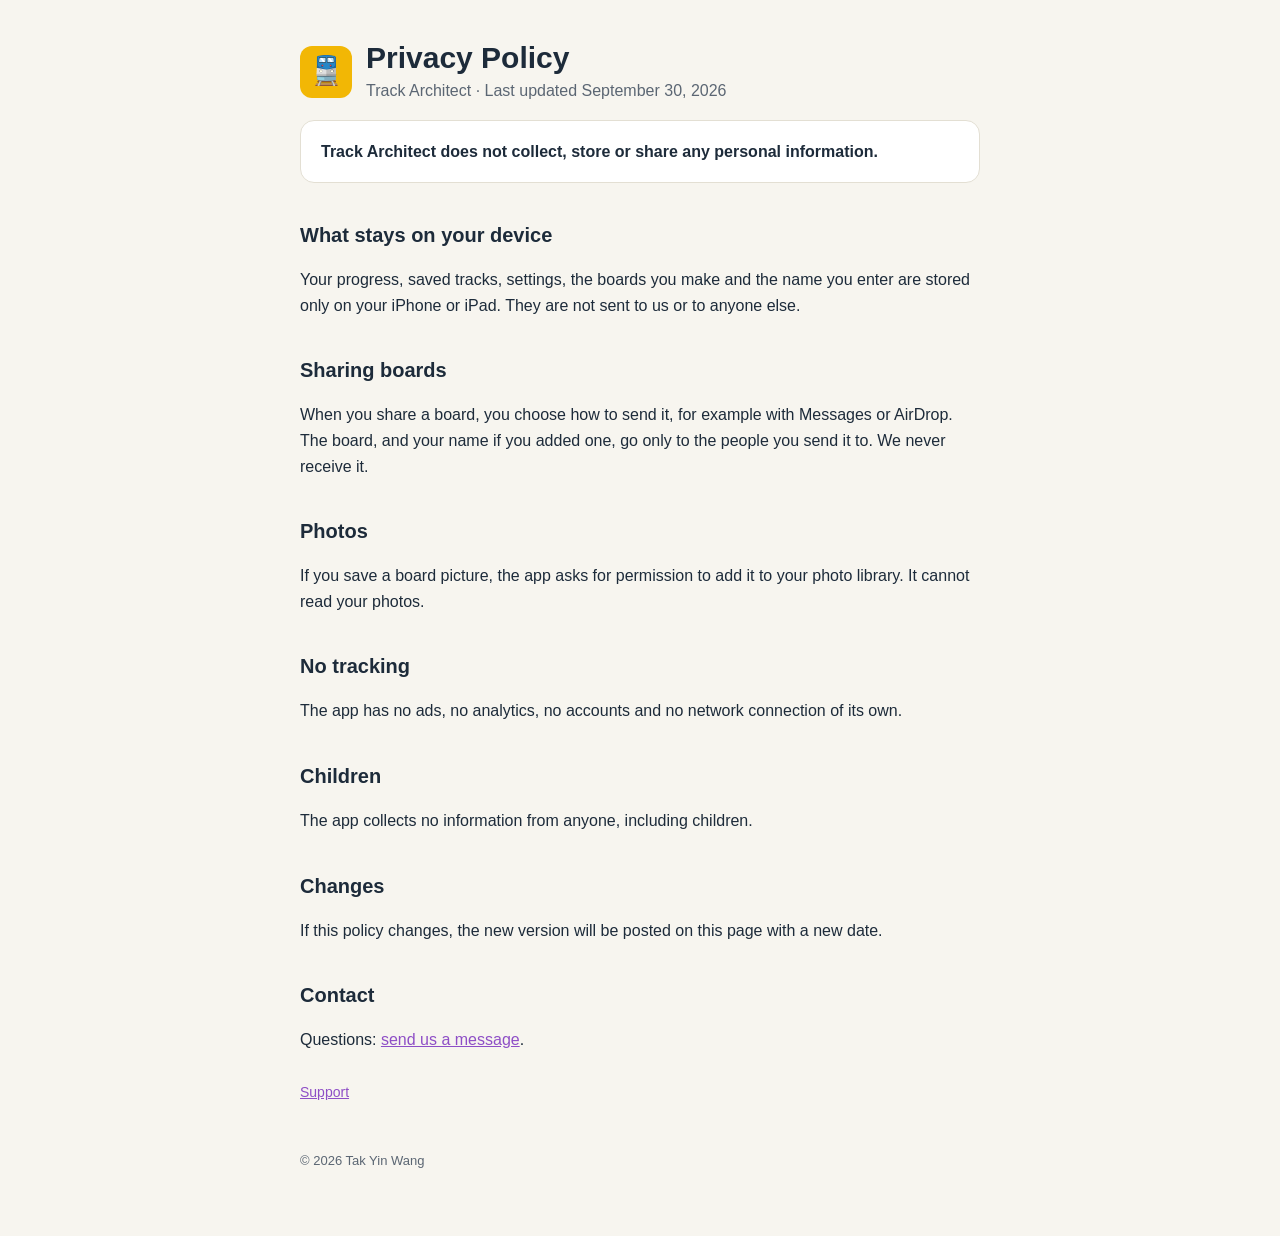
==== privacy.html @ d88805b9 "Create privacy.html" ====
<!doctype html>
<html lang="en">
<head>
<meta charset="utf-8">
<meta name="viewport" content="width=device-width, initial-scale=1">
<title>Track Architect Privacy Policy</title>
<meta name="description" content="Privacy policy for Track Architect.">
<link rel="stylesheet" href="style.css">
</head>
<body>
<main>
  <header>
    <div class="mark" aria-hidden="true">🚆</div>
    <div>
      <h1>Privacy Policy</h1>
      <p class="tag">Track Architect · Last updated September 30, 2026</p>
    </div>
  </header>

  <div class="card"><strong>Track Architect does not collect, store or share any personal information.</strong></div>

  <h2>What stays on your device</h2>
  <p>Your progress, saved tracks, settings, the boards you make and the name you enter are stored only on your iPhone or iPad. They are not sent to us or to anyone else.</p>

  <h2>Sharing boards</h2>
  <p>When you share a board, you choose how to send it, for example with Messages or AirDrop. The board, and your name if you added one, go only to the people you send it to. We never receive it.</p>

  <h2>Photos</h2>
  <p>If you save a board picture, the app asks for permission to add it to your photo library. It cannot read your photos.</p>

  <h2>No tracking</h2>
  <p>The app has no ads, no analytics, no accounts and no network connection of its own.</p>

  <h2>Children</h2>
  <p>The app collects no information from anyone, including children.</p>

  <h2>Changes</h2>
  <p>If this policy changes, the new version will be posted on this page with a new date.</p>

  <h2>Contact</h2>
  <p>Questions: <a href="https://github.com/tywangdev/track-architect/issues/new">send us a message</a>.</p>

  <nav><a href="index.html">Support</a></nav>
  <footer>© 2026 Tak Yin Wang</footer>
</main>
</body>
</html>
---- style.css ----
:root{--bg:#f7f5ef;--card:#fff;--ink:#1d2b3a;--muted:#5b6673;--accent:#8e4ec6;--gold:#f2b705;--line:#e3dfd3}
@media (prefers-color-scheme:dark){:root{--bg:#141a22;--card:#1c2530;--ink:#eef1f4;--muted:#a6b0bb;--accent:#b88be0;--line:#2c3744}}
*{box-sizing:border-box}
body{margin:0;background:var(--bg);color:var(--ink);font:16px/1.6 -apple-system,BlinkMacSystemFont,"Segoe UI",Roboto,Helvetica,Arial,sans-serif}
main{max-width:720px;margin:0 auto;padding:40px 20px 64px}
header{display:flex;align-items:center;gap:14px;margin-bottom:8px}
.mark{width:52px;height:52px;border-radius:12px;background:var(--gold);display:grid;place-items:center;font-size:28px}
h1{font-size:30px;line-height:1.2;margin:0}
.tag{color:var(--muted);margin:2px 0 0}
h2{font-size:20px;margin:36px 0 8px}
.card{background:var(--card);border:1px solid var(--line);border-radius:14px;padding:18px 20px;margin-top:16px}
a{color:var(--accent)}
dt{font-weight:600;margin-top:14px}
dd{margin:4px 0 0;color:var(--muted)}
nav{margin-top:28px;font-size:14px;color:var(--muted)}
nav a{margin-right:16px}
footer{margin-top:48px;font-size:13px;color:var(--muted)}
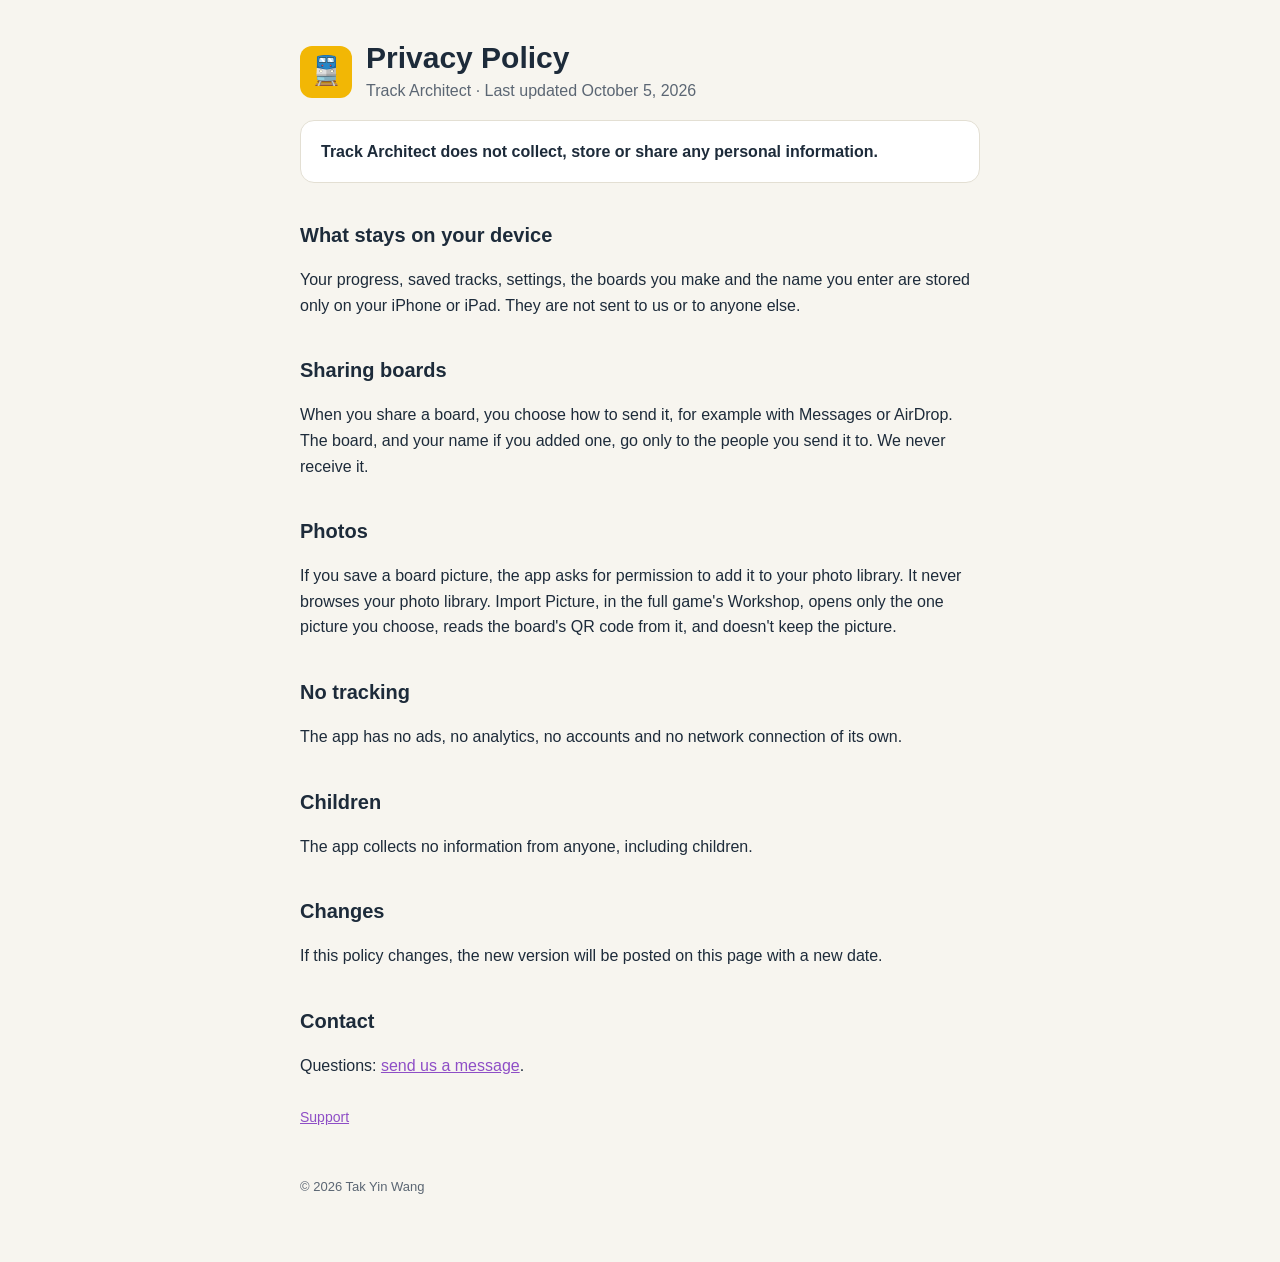
==== commit 24554051: "Privacy: describe exactly how Import Picture uses a photo" ====
--- a/privacy.html
+++ b/privacy.html
@@ -13,7 +13,7 @@
     <div class="mark" aria-hidden="true">🚆</div>
     <div>
       <h1>Privacy Policy</h1>
-      <p class="tag">Track Architect · Last updated September 30, 2026</p>
+      <p class="tag">Track Architect · Last updated October 5, 2026</p>
     </div>
   </header>
 
@@ -26,7 +26,7 @@
   <p>When you share a board, you choose how to send it, for example with Messages or AirDrop. The board, and your name if you added one, go only to the people you send it to. We never receive it.</p>
 
   <h2>Photos</h2>
-  <p>If you save a board picture, the app asks for permission to add it to your photo library. It cannot read your photos.</p>
+  <p>If you save a board picture, the app asks for permission to add it to your photo library. It never browses your photo library. Import Picture, in the full game's Workshop, opens only the one picture you choose, reads the board's QR code from it, and doesn't keep the picture.</p>
 
   <h2>No tracking</h2>
   <p>The app has no ads, no analytics, no accounts and no network connection of its own.</p>
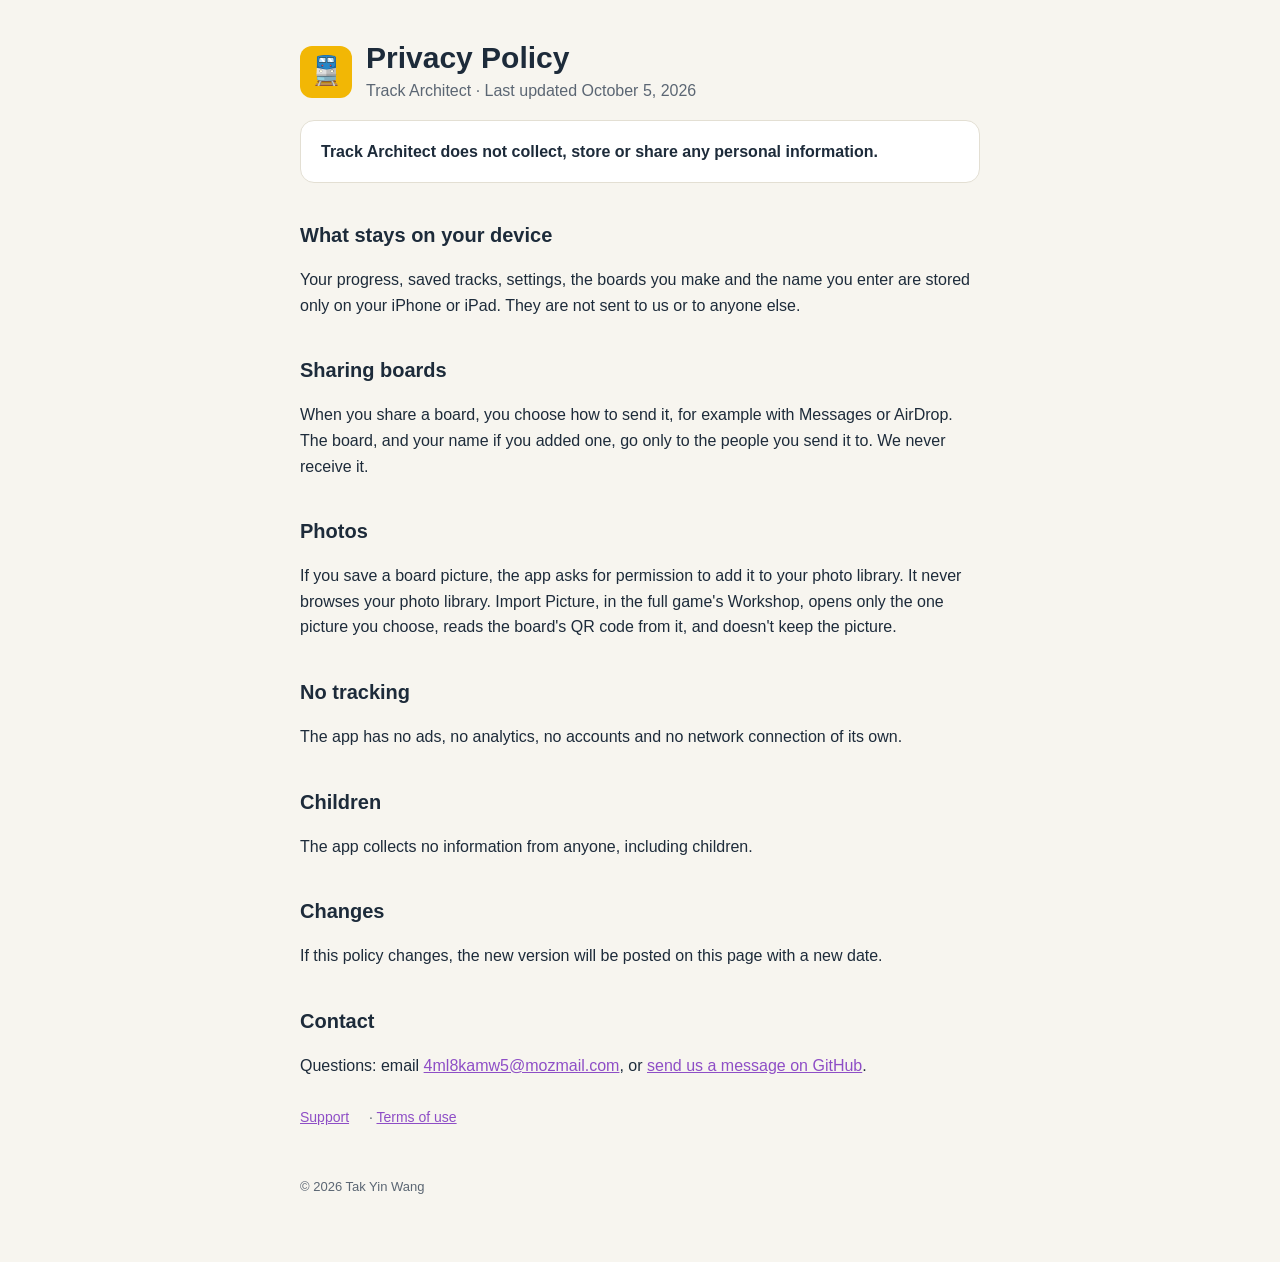
==== commit 68657c94: "Privacy page: contact email and link to Terms of Use" ====
--- a/privacy.html
+++ b/privacy.html
@@ -38,9 +38,9 @@
   <p>If this policy changes, the new version will be posted on this page with a new date.</p>
 
   <h2>Contact</h2>
-  <p>Questions: <a href="https://github.com/tywangdev/track-architect/issues/new">send us a message</a>.</p>
+  <p>Questions: email <a href="mailto:4ml8kamw5@mozmail.com">4ml8kamw5@mozmail.com</a>, or <a href="https://github.com/tywangdev/track-architect/issues/new">send us a message on GitHub</a>.</p>
 
-  <nav><a href="index.html">Support</a></nav>
+  <nav><a href="index.html">Support</a> · <a href="terms.html">Terms of use</a></nav>
   <footer>© 2026 Tak Yin Wang</footer>
 </main>
 </body>
